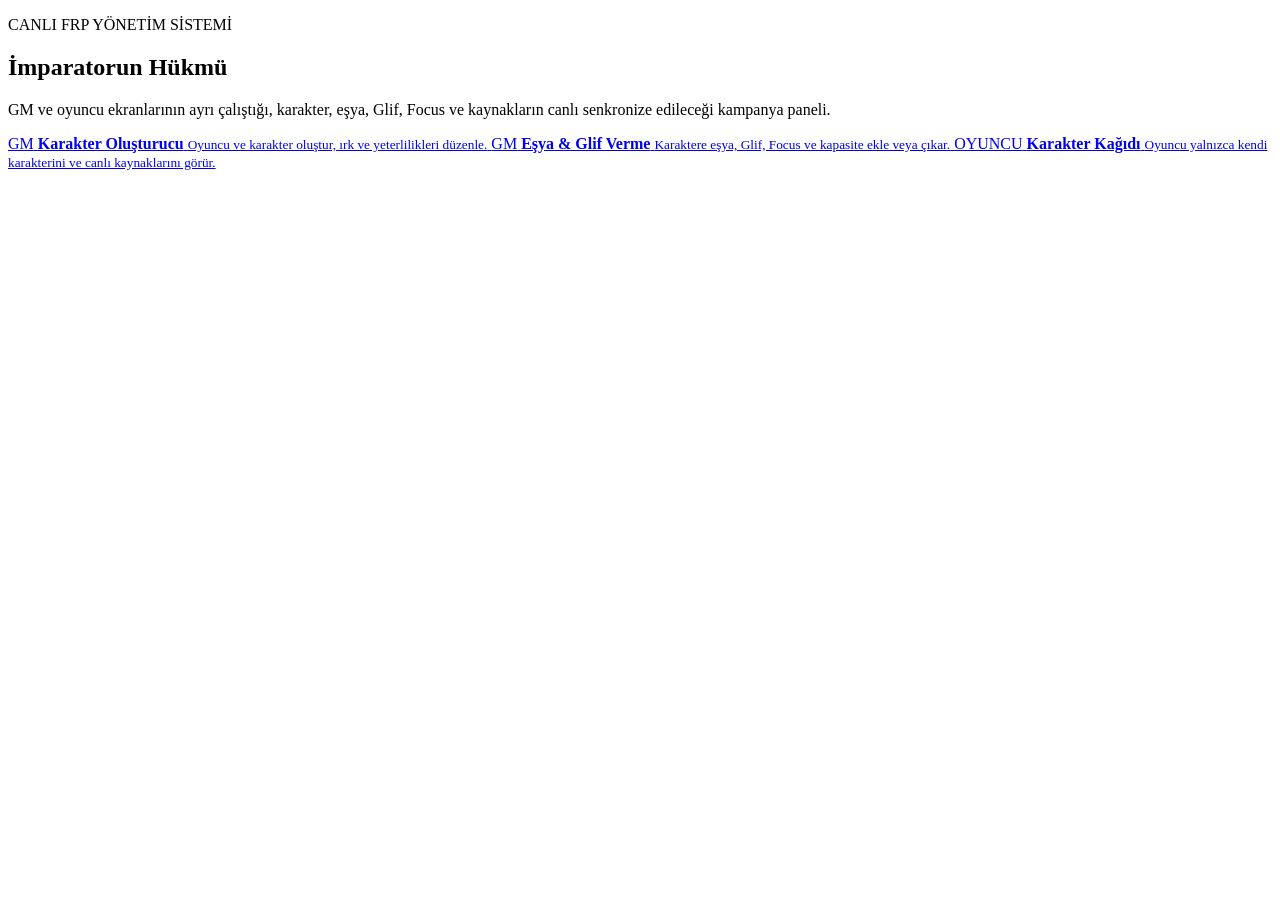
==== index.html @ cc32b802 "İmparatorun Hükmü ana portalını oluştur" ====
<!doctype html>
<html lang="tr">
<head>
  <meta charset="utf-8" />
  <meta name="viewport" content="width=device-width, initial-scale=1" />
  <title>İmparatorun Hükmü</title>
  <link rel="stylesheet" href="assets/style.css" />
</head>
<body>
  <main class="shell landing">
    <section class="hero-card">
      <p class="eyebrow">CANLI FRP YÖNETİM SİSTEMİ</p>
      <h1>İmparatorun Hükmü</h1>
      <p class="lead">GM ve oyuncu ekranlarının ayrı çalıştığı, karakter, eşya, Glif, Focus ve kaynakların canlı senkronize edileceği kampanya paneli.</p>
      <div class="portal-grid">
        <a class="portal" href="gm/karakterler.html">
          <span class="portal-kicker">GM</span>
          <strong>Karakter Oluşturucu</strong>
          <small>Oyuncu ve karakter oluştur, ırk ve yeterlilikleri düzenle.</small>
        </a>
        <a class="portal" href="gm/esya-glif.html">
          <span class="portal-kicker">GM</span>
          <strong>Eşya & Glif Verme</strong>
          <small>Karaktere eşya, Glif, Focus ve kapasite ekle veya çıkar.</small>
        </a>
        <a class="portal" href="oyuncu/index.html">
          <span class="portal-kicker">OYUNCU</span>
          <strong>Karakter Kağıdı</strong>
          <small>Oyuncu yalnızca kendi karakterini ve canlı kaynaklarını görür.</small>
        </a>
      </div>
    </section>
  </main>
</body>
</html>
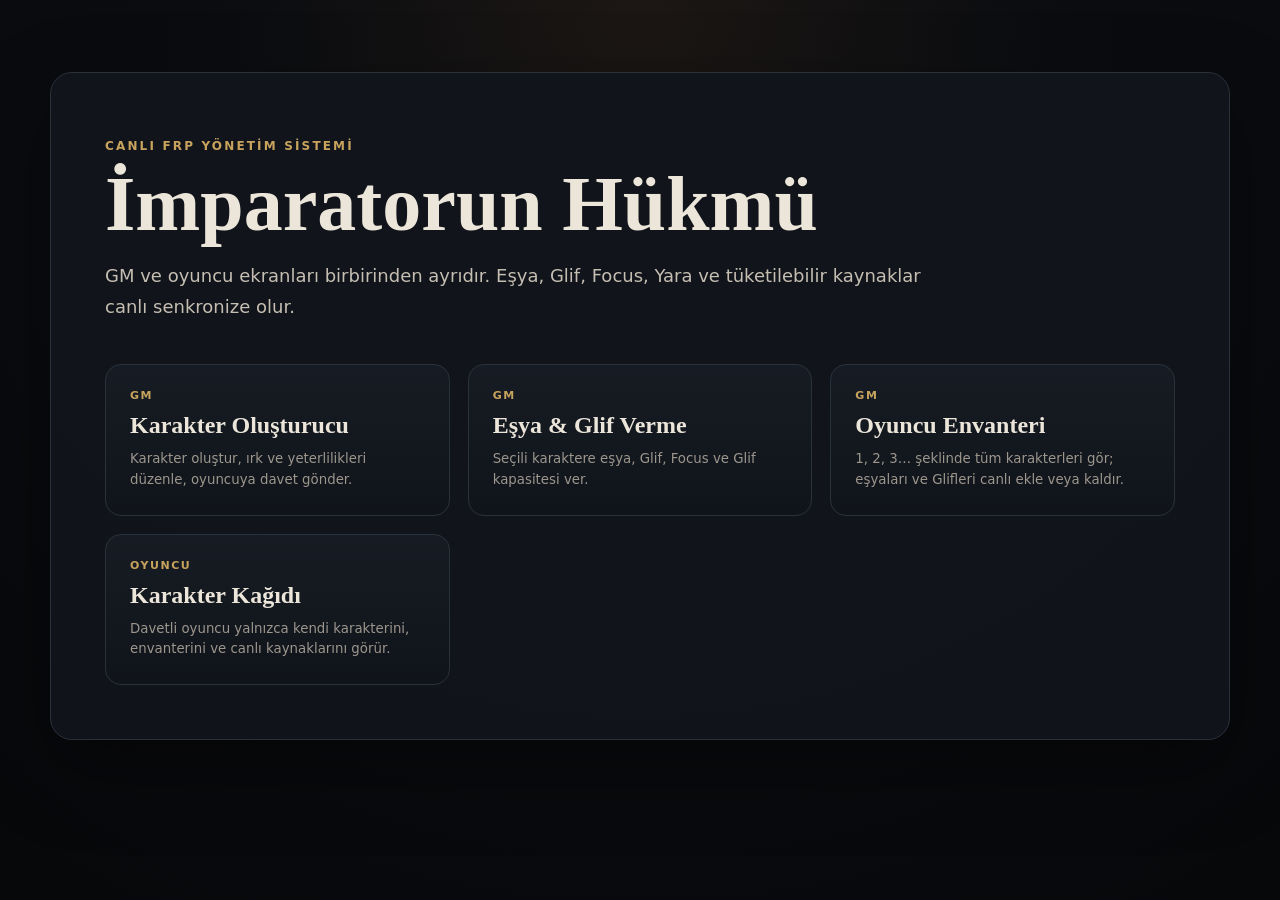
==== commit 59f5bd87: "Ana portalı yeni canlı bölümlerle güncelle" ====
--- a/index.html
+++ b/index.html
@@ -1,35 +1,11 @@
 <!doctype html>
 <html lang="tr">
-<head>
-  <meta charset="utf-8" />
-  <meta name="viewport" content="width=device-width, initial-scale=1" />
-  <title>İmparatorun Hükmü</title>
-  <link rel="stylesheet" href="assets/style.css" />
-</head>
+<head><meta charset="utf-8"><meta name="viewport" content="width=device-width,initial-scale=1"><title>İmparatorun Hükmü</title><link rel="stylesheet" href="assets/style.css"></head>
 <body>
-  <main class="shell landing">
-    <section class="hero-card">
-      <p class="eyebrow">CANLI FRP YÖNETİM SİSTEMİ</p>
-      <h1>İmparatorun Hükmü</h1>
-      <p class="lead">GM ve oyuncu ekranlarının ayrı çalıştığı, karakter, eşya, Glif, Focus ve kaynakların canlı senkronize edileceği kampanya paneli.</p>
-      <div class="portal-grid">
-        <a class="portal" href="gm/karakterler.html">
-          <span class="portal-kicker">GM</span>
-          <strong>Karakter Oluşturucu</strong>
-          <small>Oyuncu ve karakter oluştur, ırk ve yeterlilikleri düzenle.</small>
-        </a>
-        <a class="portal" href="gm/esya-glif.html">
-          <span class="portal-kicker">GM</span>
-          <strong>Eşya & Glif Verme</strong>
-          <small>Karaktere eşya, Glif, Focus ve kapasite ekle veya çıkar.</small>
-        </a>
-        <a class="portal" href="oyuncu/index.html">
-          <span class="portal-kicker">OYUNCU</span>
-          <strong>Karakter Kağıdı</strong>
-          <small>Oyuncu yalnızca kendi karakterini ve canlı kaynaklarını görür.</small>
-        </a>
-      </div>
-    </section>
-  </main>
-</body>
-</html>
+<main class="shell landing"><section class="hero-card"><p class="eyebrow">CANLI FRP YÖNETİM SİSTEMİ</p><h1>İmparatorun Hükmü</h1><p class="lead">GM ve oyuncu ekranları birbirinden ayrıdır. Eşya, Glif, Focus, Yara ve tüketilebilir kaynaklar canlı senkronize olur.</p><div class="portal-grid">
+<a class="portal" href="gm/karakterler.html"><span class="portal-kicker">GM</span><strong>Karakter Oluşturucu</strong><small>Karakter oluştur, ırk ve yeterlilikleri düzenle, oyuncuya davet gönder.</small></a>
+<a class="portal" href="gm/esya-glif.html"><span class="portal-kicker">GM</span><strong>Eşya & Glif Verme</strong><small>Seçili karaktere eşya, Glif, Focus ve Glif kapasitesi ver.</small></a>
+<a class="portal" href="gm/envanter.html"><span class="portal-kicker">GM</span><strong>Oyuncu Envanteri</strong><small>1, 2, 3… şeklinde tüm karakterleri gör; eşyaları ve Glifleri canlı ekle veya kaldır.</small></a>
+<a class="portal" href="oyuncu/index.html"><span class="portal-kicker">OYUNCU</span><strong>Karakter Kağıdı</strong><small>Davetli oyuncu yalnızca kendi karakterini, envanterini ve canlı kaynaklarını görür.</small></a>
+</div></section></main>
+</body></html>
--- a/assets/style.css
+++ b/assets/style.css
@@ -0,0 +1 @@
+:root{--bg:#090b0f;--panel:#11151b;--panel2:#171c24;--text:#ece6da;--muted:#9c968d;--gold:#c7a35d;--line:#2b313b;--red:#8f3f47}*{box-sizing:border-box}body{margin:0;background:radial-gradient(circle at top,#1c1714 0,#0a0c10 38%,#07080a 100%);color:var(--text);font-family:Inter,system-ui,Segoe UI,Arial,sans-serif;min-height:100vh}a{color:inherit}.shell{width:min(1180px,calc(100% - 32px));margin:0 auto}.landing{padding:72px 0}.hero-card,.panel{background:rgba(17,21,27,.94);border:1px solid var(--line);border-radius:22px;box-shadow:0 28px 80px rgba(0,0,0,.35)}.hero-card{padding:54px}.eyebrow{color:var(--gold);letter-spacing:.18em;font-size:12px;font-weight:800}.hero-card h1,.page-head h1{font-family:Georgia,serif;font-size:clamp(42px,7vw,78px);line-height:1;margin:10px 0 18px}.lead{color:#c5beb2;max-width:820px;font-size:18px;line-height:1.7}.portal-grid{display:grid;grid-template-columns:repeat(3,1fr);gap:18px;margin-top:42px}.portal{display:block;text-decoration:none;padding:24px;border:1px solid var(--line);border-radius:16px;background:linear-gradient(180deg,#171c24,#10141a);transition:.18s}.portal:hover{transform:translateY(-3px);border-color:#665335}.portal-kicker{display:block;color:var(--gold);font-size:11px;font-weight:800;letter-spacing:.14em;margin-bottom:10px}.portal strong{display:block;font-family:Georgia,serif;font-size:24px}.portal small{display:block;color:var(--muted);line-height:1.55;margin-top:10px}.topbar{position:sticky;top:0;z-index:5;border-bottom:1px solid var(--line);background:rgba(8,10,13,.92);backdrop-filter:blur(12px)}.topbar .shell{display:flex;align-items:center;justify-content:space-between;gap:20px;padding:14px 0}.brand{font-family:Georgia,serif;font-size:20px;font-weight:700;text-decoration:none}.nav{display:flex;gap:8px;flex-wrap:wrap}.nav a,.nav button{padding:9px 12px;border-radius:10px;text-decoration:none;color:#c5beb2;background:transparent;border:0;cursor:pointer;font:inherit}.nav a.active,.nav a:hover,.nav button:hover{background:#171c24;color:#fff}.page{padding:42px 0 80px}.page-head{margin-bottom:28px}.page-head h1{font-size:48px}.page-head p{color:var(--muted);max-width:780px;line-height:1.65}.panel{padding:26px;margin-bottom:20px}.panel h2{font-family:Georgia,serif;margin:0 0 8px;font-size:28px}.panel p{color:var(--muted)}.form-grid{display:grid;grid-template-columns:repeat(2,minmax(0,1fr));gap:14px}.field{display:flex;flex-direction:column;gap:7px}.field label{font-size:12px;color:var(--gold);font-weight:800;letter-spacing:.05em}.field input,.field select,.field textarea{width:100%;border:1px solid var(--line);background:#0d1116;color:var(--text);border-radius:10px;padding:11px 12px;font:inherit;outline:none}.field textarea{min-height:110px;resize:vertical}.actions{display:flex;gap:10px;flex-wrap:wrap;margin-top:18px}.btn{border:1px solid #5d4c30;background:#201a12;color:#f1dfb8;padding:10px 14px;border-radius:10px;cursor:pointer;font-weight:700}.btn.secondary{border-color:var(--line);background:#141921;color:#d8d2c8}.btn.danger{border-color:#64343a;background:#241318;color:#f0c8cc}.btn.mini{padding:6px 9px;font-size:12px}.placeholder{border:1px dashed #3a414c;border-radius:14px;padding:18px;color:var(--muted);background:#0d1116}.stat-grid{display:grid;grid-template-columns:repeat(5,1fr);gap:10px}.stat{padding:16px;border:1px solid var(--line);border-radius:13px;background:#0f1318;text-align:center}.stat strong{display:block;color:var(--gold);font-size:13px}.stat span{font-size:28px;font-family:Georgia,serif}.resource-row{display:grid;grid-template-columns:1fr auto auto;gap:10px;align-items:center;padding:12px 0;border-bottom:1px solid #262c34}.resource-row:last-child{border-bottom:0}.resource-row small{display:block;color:var(--muted);margin-top:4px}.pill{display:inline-flex;align-items:center;gap:6px;border:1px solid var(--line);border-radius:999px;padding:5px 9px;color:#c8c1b6;background:#10141a;font-size:12px}.status{border:1px solid var(--line);background:#0d1116;border-radius:12px;padding:12px 14px;color:#c8c1b6;margin:14px 0}.status[data-type="error"]{border-color:#64343a;color:#f0c8cc}.split{display:grid;grid-template-columns:320px 1fr;gap:20px;align-items:start}.character-list{display:flex;flex-direction:column;gap:8px}.character-row{width:100%;text-align:left;border:1px solid var(--line);background:#0d1116;color:var(--text);border-radius:12px;padding:12px;cursor:pointer}.character-row b,.character-row span{display:block}.character-row span{color:var(--muted);font-size:12px;margin-top:4px}.character-row.active{border-color:#745f39;background:#191710}.counter{display:inline-flex;align-items:center;gap:8px}.counter button{width:34px;height:34px;border-radius:9px;border:1px solid var(--line);background:#141921;color:var(--text);cursor:pointer;font-size:18px}.inline-stats{display:grid;grid-template-columns:repeat(5,1fr);gap:10px}.inline-stats .field input{text-align:center;font-size:22px;font-family:Georgia,serif}.muted{color:var(--muted)}[hidden]{display:none!important}@media(max-width:900px){.portal-grid{grid-template-columns:1fr}.form-grid,.stat-grid,.inline-stats{grid-template-columns:1fr 1fr}.hero-card{padding:32px}.topbar .shell{align-items:flex-start;flex-direction:column}.split{grid-template-columns:1fr}}@media(max-width:560px){.form-grid,.stat-grid,.inline-stats{grid-template-columns:1fr}.shell{width:min(100% - 20px,1180px)}.page-head h1{font-size:38px}.resource-row{grid-template-columns:1fr}.counter{justify-content:flex-start}}
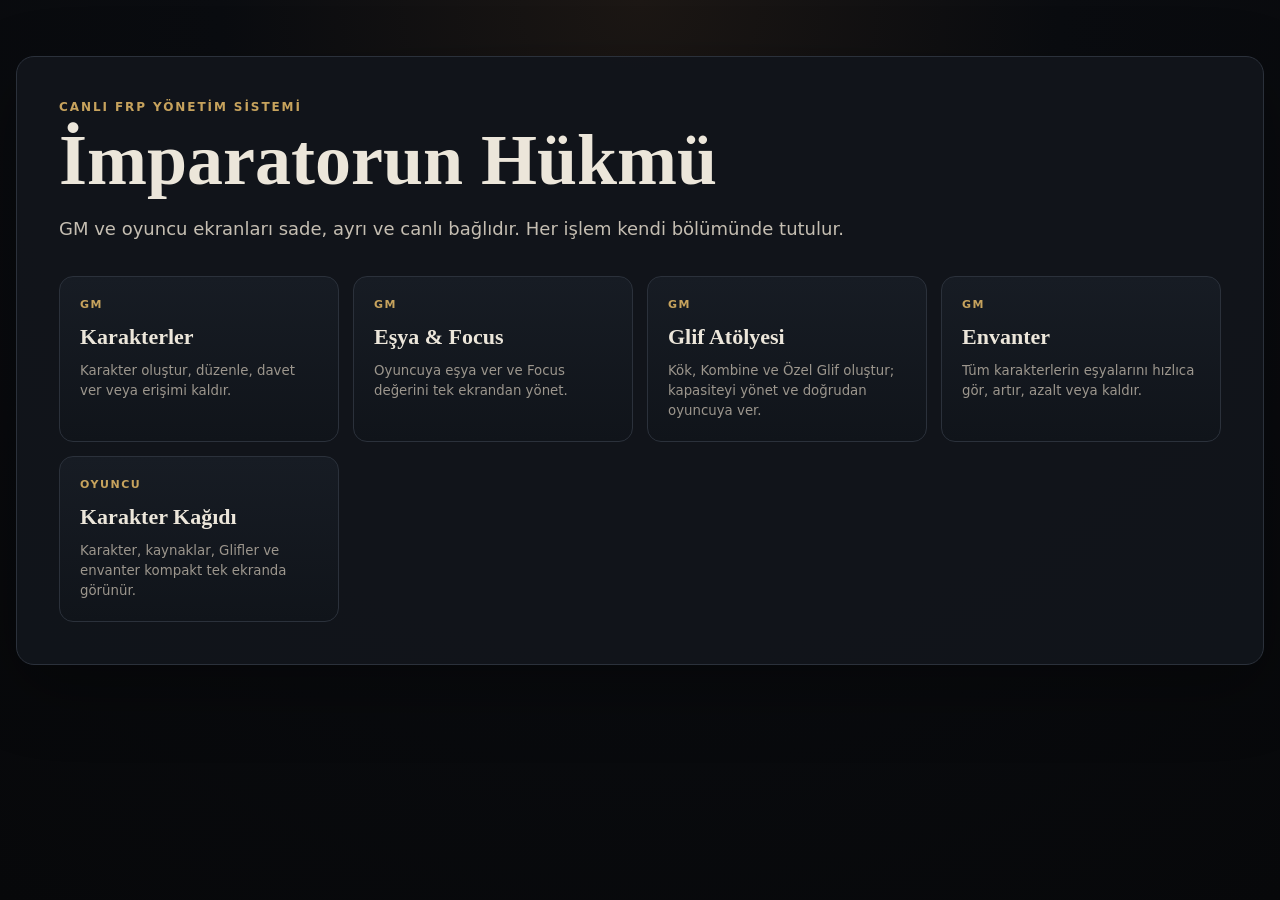
==== commit 178f1741: "Ana portalı Glif Atölyesi ve sade modüllere göre güncelle" ====
--- a/index.html
+++ b/index.html
@@ -2,10 +2,11 @@
 <html lang="tr">
 <head><meta charset="utf-8"><meta name="viewport" content="width=device-width,initial-scale=1"><title>İmparatorun Hükmü</title><link rel="stylesheet" href="assets/style.css"></head>
 <body>
-<main class="shell landing"><section class="hero-card"><p class="eyebrow">CANLI FRP YÖNETİM SİSTEMİ</p><h1>İmparatorun Hükmü</h1><p class="lead">GM ve oyuncu ekranları birbirinden ayrıdır. Eşya, Glif, Focus, Yara ve tüketilebilir kaynaklar canlı senkronize olur.</p><div class="portal-grid">
-<a class="portal" href="gm/karakterler.html"><span class="portal-kicker">GM</span><strong>Karakter Oluşturucu</strong><small>Karakter oluştur, ırk ve yeterlilikleri düzenle, oyuncuya davet gönder.</small></a>
-<a class="portal" href="gm/esya-glif.html"><span class="portal-kicker">GM</span><strong>Eşya & Glif Verme</strong><small>Seçili karaktere eşya, Glif, Focus ve Glif kapasitesi ver.</small></a>
-<a class="portal" href="gm/envanter.html"><span class="portal-kicker">GM</span><strong>Oyuncu Envanteri</strong><small>1, 2, 3… şeklinde tüm karakterleri gör; eşyaları ve Glifleri canlı ekle veya kaldır.</small></a>
-<a class="portal" href="oyuncu/index.html"><span class="portal-kicker">OYUNCU</span><strong>Karakter Kağıdı</strong><small>Davetli oyuncu yalnızca kendi karakterini, envanterini ve canlı kaynaklarını görür.</small></a>
+<main class="shell landing"><section class="hero-card"><p class="eyebrow">CANLI FRP YÖNETİM SİSTEMİ</p><h1>İmparatorun Hükmü</h1><p class="lead">GM ve oyuncu ekranları sade, ayrı ve canlı bağlıdır. Her işlem kendi bölümünde tutulur.</p><div class="portal-grid">
+<a class="portal" href="gm/karakterler.html"><span class="portal-kicker">GM</span><strong>Karakterler</strong><small>Karakter oluştur, düzenle, davet ver veya erişimi kaldır.</small></a>
+<a class="portal" href="gm/esya-glif.html"><span class="portal-kicker">GM</span><strong>Eşya & Focus</strong><small>Oyuncuya eşya ver ve Focus değerini tek ekrandan yönet.</small></a>
+<a class="portal" href="gm/glif-atolyesi.html"><span class="portal-kicker">GM</span><strong>Glif Atölyesi</strong><small>Kök, Kombine ve Özel Glif oluştur; kapasiteyi yönet ve doğrudan oyuncuya ver.</small></a>
+<a class="portal" href="gm/envanter.html"><span class="portal-kicker">GM</span><strong>Envanter</strong><small>Tüm karakterlerin eşyalarını hızlıca gör, artır, azalt veya kaldır.</small></a>
+<a class="portal" href="oyuncu/index.html"><span class="portal-kicker">OYUNCU</span><strong>Karakter Kağıdı</strong><small>Karakter, kaynaklar, Glifler ve envanter kompakt tek ekranda görünür.</small></a>
 </div></section></main>
 </body></html>
--- a/assets/style.css
+++ b/assets/style.css
@@ -1 +1,11 @@
-:root{--bg:#090b0f;--panel:#11151b;--panel2:#171c24;--text:#ece6da;--muted:#9c968d;--gold:#c7a35d;--line:#2b313b;--red:#8f3f47}*{box-sizing:border-box}body{margin:0;background:radial-gradient(circle at top,#1c1714 0,#0a0c10 38%,#07080a 100%);color:var(--text);font-family:Inter,system-ui,Segoe UI,Arial,sans-serif;min-height:100vh}a{color:inherit}.shell{width:min(1180px,calc(100% - 32px));margin:0 auto}.landing{padding:72px 0}.hero-card,.panel{background:rgba(17,21,27,.94);border:1px solid var(--line);border-radius:22px;box-shadow:0 28px 80px rgba(0,0,0,.35)}.hero-card{padding:54px}.eyebrow{color:var(--gold);letter-spacing:.18em;font-size:12px;font-weight:800}.hero-card h1,.page-head h1{font-family:Georgia,serif;font-size:clamp(42px,7vw,78px);line-height:1;margin:10px 0 18px}.lead{color:#c5beb2;max-width:820px;font-size:18px;line-height:1.7}.portal-grid{display:grid;grid-template-columns:repeat(3,1fr);gap:18px;margin-top:42px}.portal{display:block;text-decoration:none;padding:24px;border:1px solid var(--line);border-radius:16px;background:linear-gradient(180deg,#171c24,#10141a);transition:.18s}.portal:hover{transform:translateY(-3px);border-color:#665335}.portal-kicker{display:block;color:var(--gold);font-size:11px;font-weight:800;letter-spacing:.14em;margin-bottom:10px}.portal strong{display:block;font-family:Georgia,serif;font-size:24px}.portal small{display:block;color:var(--muted);line-height:1.55;margin-top:10px}.topbar{position:sticky;top:0;z-index:5;border-bottom:1px solid var(--line);background:rgba(8,10,13,.92);backdrop-filter:blur(12px)}.topbar .shell{display:flex;align-items:center;justify-content:space-between;gap:20px;padding:14px 0}.brand{font-family:Georgia,serif;font-size:20px;font-weight:700;text-decoration:none}.nav{display:flex;gap:8px;flex-wrap:wrap}.nav a,.nav button{padding:9px 12px;border-radius:10px;text-decoration:none;color:#c5beb2;background:transparent;border:0;cursor:pointer;font:inherit}.nav a.active,.nav a:hover,.nav button:hover{background:#171c24;color:#fff}.page{padding:42px 0 80px}.page-head{margin-bottom:28px}.page-head h1{font-size:48px}.page-head p{color:var(--muted);max-width:780px;line-height:1.65}.panel{padding:26px;margin-bottom:20px}.panel h2{font-family:Georgia,serif;margin:0 0 8px;font-size:28px}.panel p{color:var(--muted)}.form-grid{display:grid;grid-template-columns:repeat(2,minmax(0,1fr));gap:14px}.field{display:flex;flex-direction:column;gap:7px}.field label{font-size:12px;color:var(--gold);font-weight:800;letter-spacing:.05em}.field input,.field select,.field textarea{width:100%;border:1px solid var(--line);background:#0d1116;color:var(--text);border-radius:10px;padding:11px 12px;font:inherit;outline:none}.field textarea{min-height:110px;resize:vertical}.actions{display:flex;gap:10px;flex-wrap:wrap;margin-top:18px}.btn{border:1px solid #5d4c30;background:#201a12;color:#f1dfb8;padding:10px 14px;border-radius:10px;cursor:pointer;font-weight:700}.btn.secondary{border-color:var(--line);background:#141921;color:#d8d2c8}.btn.danger{border-color:#64343a;background:#241318;color:#f0c8cc}.btn.mini{padding:6px 9px;font-size:12px}.placeholder{border:1px dashed #3a414c;border-radius:14px;padding:18px;color:var(--muted);background:#0d1116}.stat-grid{display:grid;grid-template-columns:repeat(5,1fr);gap:10px}.stat{padding:16px;border:1px solid var(--line);border-radius:13px;background:#0f1318;text-align:center}.stat strong{display:block;color:var(--gold);font-size:13px}.stat span{font-size:28px;font-family:Georgia,serif}.resource-row{display:grid;grid-template-columns:1fr auto auto;gap:10px;align-items:center;padding:12px 0;border-bottom:1px solid #262c34}.resource-row:last-child{border-bottom:0}.resource-row small{display:block;color:var(--muted);margin-top:4px}.pill{display:inline-flex;align-items:center;gap:6px;border:1px solid var(--line);border-radius:999px;padding:5px 9px;color:#c8c1b6;background:#10141a;font-size:12px}.status{border:1px solid var(--line);background:#0d1116;border-radius:12px;padding:12px 14px;color:#c8c1b6;margin:14px 0}.status[data-type="error"]{border-color:#64343a;color:#f0c8cc}.split{display:grid;grid-template-columns:320px 1fr;gap:20px;align-items:start}.character-list{display:flex;flex-direction:column;gap:8px}.character-row{width:100%;text-align:left;border:1px solid var(--line);background:#0d1116;color:var(--text);border-radius:12px;padding:12px;cursor:pointer}.character-row b,.character-row span{display:block}.character-row span{color:var(--muted);font-size:12px;margin-top:4px}.character-row.active{border-color:#745f39;background:#191710}.counter{display:inline-flex;align-items:center;gap:8px}.counter button{width:34px;height:34px;border-radius:9px;border:1px solid var(--line);background:#141921;color:var(--text);cursor:pointer;font-size:18px}.inline-stats{display:grid;grid-template-columns:repeat(5,1fr);gap:10px}.inline-stats .field input{text-align:center;font-size:22px;font-family:Georgia,serif}.muted{color:var(--muted)}[hidden]{display:none!important}@media(max-width:900px){.portal-grid{grid-template-columns:1fr}.form-grid,.stat-grid,.inline-stats{grid-template-columns:1fr 1fr}.hero-card{padding:32px}.topbar .shell{align-items:flex-start;flex-direction:column}.split{grid-template-columns:1fr}}@media(max-width:560px){.form-grid,.stat-grid,.inline-stats{grid-template-columns:1fr}.shell{width:min(100% - 20px,1180px)}.page-head h1{font-size:38px}.resource-row{grid-template-columns:1fr}.counter{justify-content:flex-start}}
+:root{--bg:#090b0f;--panel:#11151b;--panel2:#171c24;--text:#ece6da;--muted:#9c968d;--gold:#c7a35d;--line:#2b313b;--red:#8f3f47}*{box-sizing:border-box}body{margin:0;background:radial-gradient(circle at top,#1c1714 0,#0a0c10 38%,#07080a 100%);color:var(--text);font-family:Inter,system-ui,Segoe UI,Arial,sans-serif;min-height:100vh;font-size:16px;line-height:1.45}a{color:inherit}.shell{width:min(1280px,calc(100% - 32px));margin:0 auto}.landing{padding:56px 0}.hero-card,.panel{background:rgba(17,21,27,.94);border:1px solid var(--line);border-radius:18px;box-shadow:0 24px 70px rgba(0,0,0,.32)}.hero-card{padding:42px}.eyebrow{color:var(--gold);letter-spacing:.16em;font-size:12px;font-weight:800;margin:0 0 6px}.hero-card h1,.page-head h1{font-family:Georgia,serif;font-size:clamp(40px,6vw,72px);line-height:1;margin:8px 0 14px}.lead{color:#c5beb2;max-width:820px;font-size:18px;line-height:1.65}.portal-grid{display:grid;grid-template-columns:repeat(4,1fr);gap:14px;margin-top:32px}.portal{display:block;text-decoration:none;padding:20px;border:1px solid var(--line);border-radius:14px;background:linear-gradient(180deg,#171c24,#10141a);transition:.18s}.portal:hover{transform:translateY(-2px);border-color:#665335}.portal-kicker{display:block;color:var(--gold);font-size:11px;font-weight:800;letter-spacing:.14em;margin-bottom:8px}.portal strong{display:block;font-family:Georgia,serif;font-size:22px}.portal small{display:block;color:var(--muted);line-height:1.5;margin-top:8px}.topbar{position:sticky;top:0;z-index:5;border-bottom:1px solid var(--line);background:rgba(8,10,13,.94);backdrop-filter:blur(12px)}.topbar .shell{display:flex;align-items:center;justify-content:space-between;gap:18px;padding:10px 0}.brand{font-family:Georgia,serif;font-size:20px;font-weight:700;text-decoration:none}.nav{display:flex;gap:6px;flex-wrap:wrap}.nav a,.nav button{padding:8px 11px;border-radius:9px;text-decoration:none;color:#c5beb2;background:transparent;border:0;cursor:pointer;font:inherit}.nav a.active,.nav a:hover,.nav button:hover{background:#171c24;color:#fff}.page{padding:28px 0 52px}.page-head{margin-bottom:20px}.page-head h1{font-size:44px}.page-head p{color:var(--muted);max-width:820px;line-height:1.55}.panel{padding:22px;margin-bottom:16px}.panel h2{font-family:Georgia,serif;margin:0 0 8px;font-size:26px}.panel p{color:var(--muted)}.form-grid{display:grid;grid-template-columns:repeat(2,minmax(0,1fr));gap:12px}.field{display:flex;flex-direction:column;gap:6px}.field label{font-size:12px;color:var(--gold);font-weight:800;letter-spacing:.05em}.field input,.field select,.field textarea{width:100%;border:1px solid var(--line);background:#0d1116;color:var(--text);border-radius:9px;padding:10px 11px;font:inherit;outline:none}.field input:focus,.field select:focus,.field textarea:focus{border-color:#6f5b37}.field textarea{min-height:96px;resize:vertical}.actions{display:flex;gap:8px;flex-wrap:wrap;margin-top:14px}.btn{border:1px solid #5d4c30;background:#201a12;color:#f1dfb8;padding:9px 13px;border-radius:9px;cursor:pointer;font-weight:700;min-height:38px}.btn.secondary{border-color:var(--line);background:#141921;color:#d8d2c8}.btn.danger{border-color:#64343a;background:#241318;color:#f0c8cc}.btn.mini{padding:5px 8px;font-size:12px;min-height:30px}.placeholder{border:1px dashed #3a414c;border-radius:12px;padding:14px;color:var(--muted);background:#0d1116}.stat-grid{display:grid;grid-template-columns:repeat(5,1fr);gap:8px}.stat{padding:12px;border:1px solid var(--line);border-radius:11px;background:#0f1318;text-align:center}.stat strong{display:block;color:var(--gold);font-size:12px}.stat span{font-size:25px;font-family:Georgia,serif}.resource-row{display:grid;grid-template-columns:1fr auto auto;gap:9px;align-items:center;padding:10px 0;border-bottom:1px solid #262c34}.resource-row:last-child{border-bottom:0}.resource-row small{display:block;color:var(--muted);margin-top:3px;line-height:1.4}.pill{display:inline-flex;align-items:center;gap:6px;border:1px solid var(--line);border-radius:999px;padding:5px 9px;color:#c8c1b6;background:#10141a;font-size:12px}.status{border:1px solid var(--line);background:#0d1116;border-radius:10px;padding:10px 12px;color:#c8c1b6;margin:10px 0}.status[data-type="error"]{border-color:#64343a;color:#f0c8cc}.split{display:grid;grid-template-columns:300px 1fr;gap:16px;align-items:start}.character-list{display:flex;flex-direction:column;gap:7px}.character-row{width:100%;text-align:left;border:1px solid var(--line);background:#0d1116;color:var(--text);border-radius:10px;padding:10px;cursor:pointer}.character-row b,.character-row span{display:block}.character-row span{color:var(--muted);font-size:12px;margin-top:3px}.character-row.active{border-color:#745f39;background:#191710}.counter{display:inline-flex;align-items:center;gap:7px}.counter button{width:32px;height:32px;border-radius:8px;border:1px solid var(--line);background:#141921;color:var(--text);cursor:pointer;font-size:18px}.inline-stats{display:grid;grid-template-columns:repeat(5,1fr);gap:8px}.inline-stats .field input{text-align:center;font-size:20px;font-family:Georgia,serif}.muted{color:var(--muted)}[hidden]{display:none!important}
+
+/* Kompakt masaüstü düzeni */
+.compact-page{padding-top:20px}.compact-head{display:flex;align-items:end;justify-content:space-between;gap:20px;margin-bottom:14px}.compact-head>div:first-child{min-width:0}.compact-head h1{font-size:38px;margin:5px 0 8px}.compact-head>p{margin:0}.compact-head .status{min-width:220px;margin:0}.compact-panel{padding:18px;margin-bottom:14px}.compact-panel h2{font-size:24px}.compact-status{padding:8px 10px;margin:8px 0}.short-textarea{min-height:68px!important}.wide{grid-column:1/-1}.resource-duo,.workbench-grid{display:grid;grid-template-columns:repeat(2,minmax(0,1fr));gap:14px;align-items:start}.resource-duo>.panel,.workbench-grid>.panel{margin-bottom:0}.span-2{grid-column:1/-1}.section-divider{height:1px;background:var(--line);margin:16px 0}.section-heading{display:flex;align-items:flex-start;justify-content:space-between;gap:12px}.section-heading h2{margin-bottom:4px}.compact-actions{margin-top:10px}.scroll-list{overflow:auto;scrollbar-width:thin;padding-right:3px}.scroll-list::-webkit-scrollbar{width:8px;height:8px}.scroll-list::-webkit-scrollbar-thumb{background:#303640;border-radius:20px}.tall-list{max-height:520px}.inventory-scroll{max-height:430px}.horizontal-on-wide{max-height:190px;display:grid;grid-template-columns:repeat(3,minmax(0,1fr));gap:8px}.compact-stats{gap:6px}.compact-stats .field input{padding:8px}.glyph-mode-tabs{display:flex;gap:7px;margin:10px 0 14px}.glyph-mode{flex:1;border:1px solid var(--line);background:#0d1116;color:#c9c2b8;border-radius:9px;padding:9px 10px;cursor:pointer;font:inherit;font-weight:700}.glyph-mode.active{border-color:#745f39;background:#201a12;color:#f1dfb8}.glyph-fields{display:grid;gap:10px;margin-bottom:10px}.compact-row{padding:8px 0}.inventory-workbench{display:grid;grid-template-columns:300px minmax(0,1fr);gap:14px;align-items:start}.inventory-workbench>.panel{margin-bottom:0}.inline-add{display:grid;grid-template-columns:minmax(0,1fr) 100px auto;gap:10px;align-items:end}.align-end{align-self:end}.workshop-link{display:flex;justify-content:space-between;align-items:center;gap:12px;margin-top:12px;padding-top:12px;border-top:1px solid var(--line);color:var(--muted)}
+
+/* Oyuncu tek ekran düzeni */
+.player-page{max-width:1280px}.player-head{align-items:center}.player-head .status{margin:0}.player-top-grid{display:grid;grid-template-columns:1.25fr .75fr;gap:14px}.player-top-grid>.panel{margin-bottom:14px}.identity-grid{display:grid;grid-template-columns:1.25fr .75fr .75fr 1.25fr;gap:12px;align-items:center}.identity-grid h2{font-size:28px;margin:6px 0 0}.identity-grid strong{display:block;margin-top:7px;font-size:16px;line-height:1.35}.mini-info-grid{display:grid;grid-template-columns:1fr 1fr;gap:14px}.mini-info-grid p{margin:5px 0 0;color:var(--text)}.compact-player-stats{grid-template-columns:repeat(5,1fr);height:100%;align-items:stretch}.compact-player-stats .stat{display:flex;flex-direction:column;justify-content:center;min-height:84px}.player-dashboard{display:grid;grid-template-columns:.85fr 1fr 1.15fr;gap:14px}.player-dashboard>.panel{margin-bottom:14px;min-width:0}.player-scroll{max-height:250px}.player-note{display:grid;grid-template-columns:150px 1fr;align-items:center;gap:18px}.player-note .eyebrow{margin:0}.note-box{border:1px dashed #3a414c;border-radius:10px;padding:10px 12px;color:#d5cec3;background:#0d1116;min-height:42px}
+
+@media(max-width:1050px){.portal-grid{grid-template-columns:1fr 1fr}.resource-duo,.workbench-grid,.player-top-grid{grid-template-columns:1fr}.span-2{grid-column:auto}.inventory-workbench{grid-template-columns:260px 1fr}.player-dashboard{grid-template-columns:1fr 1fr}.player-dashboard>.panel:first-child{grid-column:1/-1}.identity-grid{grid-template-columns:1fr 1fr}.horizontal-on-wide{grid-template-columns:1fr 1fr}.compact-head{align-items:flex-start;flex-direction:column}.compact-head .status{width:100%}}
+@media(max-width:900px){.form-grid,.stat-grid,.inline-stats{grid-template-columns:1fr 1fr}.hero-card{padding:30px}.topbar .shell{align-items:flex-start;flex-direction:column}.split,.inventory-workbench{grid-template-columns:1fr}.tall-list{max-height:260px}.player-dashboard{grid-template-columns:1fr}.player-dashboard>.panel:first-child{grid-column:auto}.compact-player-stats{grid-template-columns:repeat(5,1fr)}}
+@media(max-width:650px){body{font-size:15px}.portal-grid{grid-template-columns:1fr}.form-grid,.stat-grid,.inline-stats,.identity-grid,.mini-info-grid{grid-template-columns:1fr}.shell{width:min(100% - 20px,1280px)}.page-head h1,.compact-head h1{font-size:34px}.resource-row{grid-template-columns:1fr}.counter{justify-content:flex-start}.horizontal-on-wide{grid-template-columns:1fr}.inline-add{grid-template-columns:1fr 90px}.inline-add .btn{grid-column:1/-1}.compact-player-stats{grid-template-columns:repeat(5,minmax(54px,1fr));overflow-x:auto}.compact-player-stats .stat{padding:9px;min-height:76px}.compact-player-stats .stat span{font-size:22px}.player-note{grid-template-columns:1fr}.glyph-mode-tabs{flex-wrap:wrap}.glyph-mode{min-width:100px}.workshop-link{align-items:flex-start;flex-direction:column}}
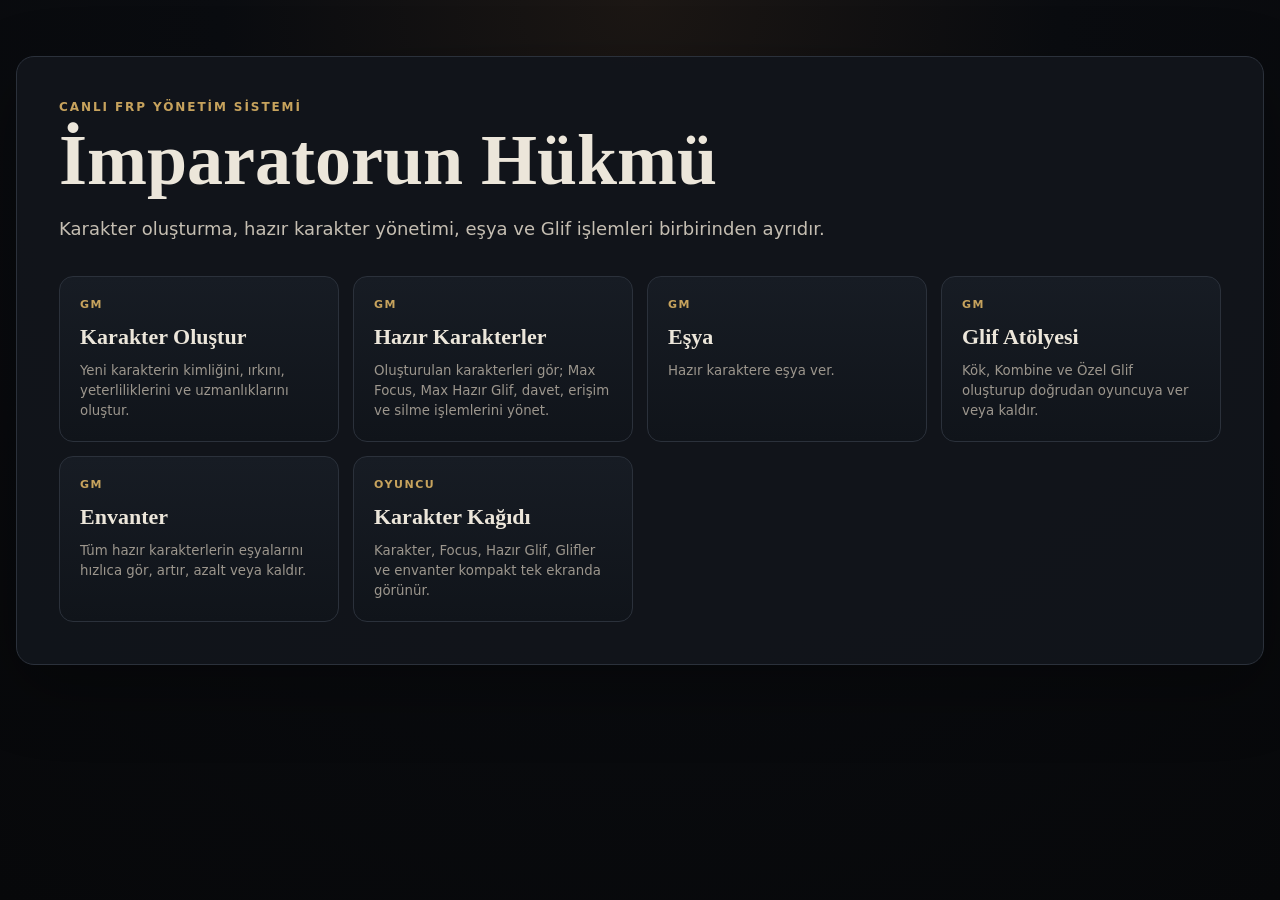
==== commit cd85f8f6: "Ana portalı Hazır Karakterler akışına göre güncelle" ====
--- a/index.html
+++ b/index.html
@@ -2,11 +2,12 @@
 <html lang="tr">
 <head><meta charset="utf-8"><meta name="viewport" content="width=device-width,initial-scale=1"><title>İmparatorun Hükmü</title><link rel="stylesheet" href="assets/style.css"></head>
 <body>
-<main class="shell landing"><section class="hero-card"><p class="eyebrow">CANLI FRP YÖNETİM SİSTEMİ</p><h1>İmparatorun Hükmü</h1><p class="lead">GM ve oyuncu ekranları sade, ayrı ve canlı bağlıdır. Her işlem kendi bölümünde tutulur.</p><div class="portal-grid">
-<a class="portal" href="gm/karakterler.html"><span class="portal-kicker">GM</span><strong>Karakterler</strong><small>Karakter oluştur, düzenle, davet ver veya erişimi kaldır.</small></a>
-<a class="portal" href="gm/esya-glif.html"><span class="portal-kicker">GM</span><strong>Eşya & Focus</strong><small>Oyuncuya eşya ver ve Focus değerini tek ekrandan yönet.</small></a>
-<a class="portal" href="gm/glif-atolyesi.html"><span class="portal-kicker">GM</span><strong>Glif Atölyesi</strong><small>Kök, Kombine ve Özel Glif oluştur; kapasiteyi yönet ve doğrudan oyuncuya ver.</small></a>
-<a class="portal" href="gm/envanter.html"><span class="portal-kicker">GM</span><strong>Envanter</strong><small>Tüm karakterlerin eşyalarını hızlıca gör, artır, azalt veya kaldır.</small></a>
-<a class="portal" href="oyuncu/index.html"><span class="portal-kicker">OYUNCU</span><strong>Karakter Kağıdı</strong><small>Karakter, kaynaklar, Glifler ve envanter kompakt tek ekranda görünür.</small></a>
+<main class="shell landing"><section class="hero-card"><p class="eyebrow">CANLI FRP YÖNETİM SİSTEMİ</p><h1>İmparatorun Hükmü</h1><p class="lead">Karakter oluşturma, hazır karakter yönetimi, eşya ve Glif işlemleri birbirinden ayrıdır.</p><div class="portal-grid">
+<a class="portal" href="gm/karakterler.html"><span class="portal-kicker">GM</span><strong>Karakter Oluştur</strong><small>Yeni karakterin kimliğini, ırkını, yeterliliklerini ve uzmanlıklarını oluştur.</small></a>
+<a class="portal" href="gm/hazir-karakterler.html"><span class="portal-kicker">GM</span><strong>Hazır Karakterler</strong><small>Oluşturulan karakterleri gör; Max Focus, Max Hazır Glif, davet, erişim ve silme işlemlerini yönet.</small></a>
+<a class="portal" href="gm/esya-glif.html"><span class="portal-kicker">GM</span><strong>Eşya</strong><small>Hazır karaktere eşya ver.</small></a>
+<a class="portal" href="gm/glif-atolyesi.html"><span class="portal-kicker">GM</span><strong>Glif Atölyesi</strong><small>Kök, Kombine ve Özel Glif oluşturup doğrudan oyuncuya ver veya kaldır.</small></a>
+<a class="portal" href="gm/envanter.html"><span class="portal-kicker">GM</span><strong>Envanter</strong><small>Tüm hazır karakterlerin eşyalarını hızlıca gör, artır, azalt veya kaldır.</small></a>
+<a class="portal" href="oyuncu/index.html"><span class="portal-kicker">OYUNCU</span><strong>Karakter Kağıdı</strong><small>Karakter, Focus, Hazır Glif, Glifler ve envanter kompakt tek ekranda görünür.</small></a>
 </div></section></main>
 </body></html>
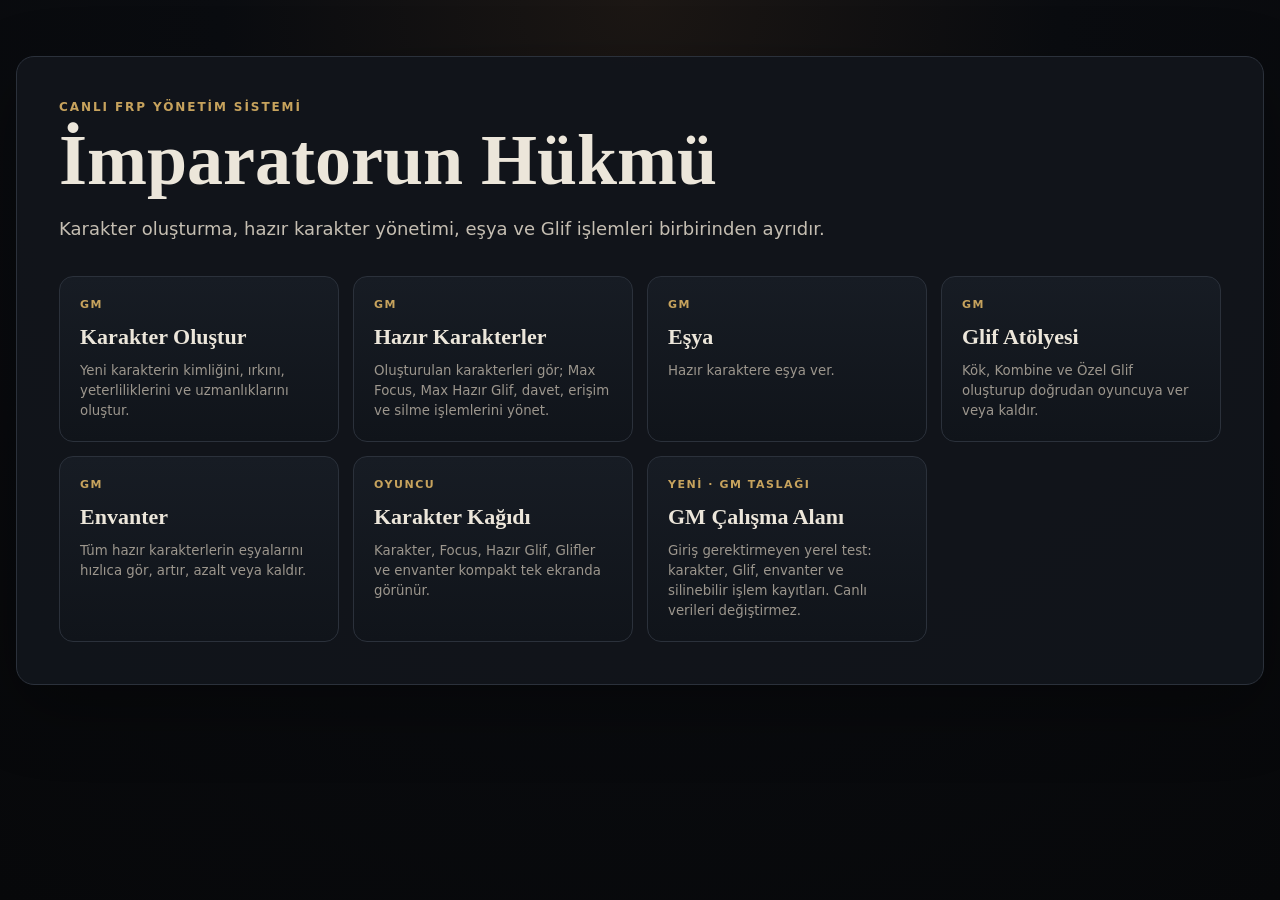
==== commit 4d3a6c8b: "GM çalışma alanını ana portala ekle" ====
--- a/index.html
+++ b/index.html
@@ -9,5 +9,6 @@
 <a class="portal" href="gm/glif-atolyesi.html"><span class="portal-kicker">GM</span><strong>Glif Atölyesi</strong><small>Kök, Kombine ve Özel Glif oluşturup doğrudan oyuncuya ver veya kaldır.</small></a>
 <a class="portal" href="gm/envanter.html"><span class="portal-kicker">GM</span><strong>Envanter</strong><small>Tüm hazır karakterlerin eşyalarını hızlıca gör, artır, azalt veya kaldır.</small></a>
 <a class="portal" href="oyuncu/index.html"><span class="portal-kicker">OYUNCU</span><strong>Karakter Kağıdı</strong><small>Karakter, Focus, Hazır Glif, Glifler ve envanter kompakt tek ekranda görünür.</small></a>
+<a class="portal" href="gm/taslak.html"><span class="portal-kicker">YENİ · GM TASLAĞI</span><strong>GM Çalışma Alanı</strong><small>Giriş gerektirmeyen yerel test: karakter, Glif, envanter ve silinebilir işlem kayıtları. Canlı verileri değiştirmez.</small></a>
 </div></section></main>
-</body></html>+</body></html>
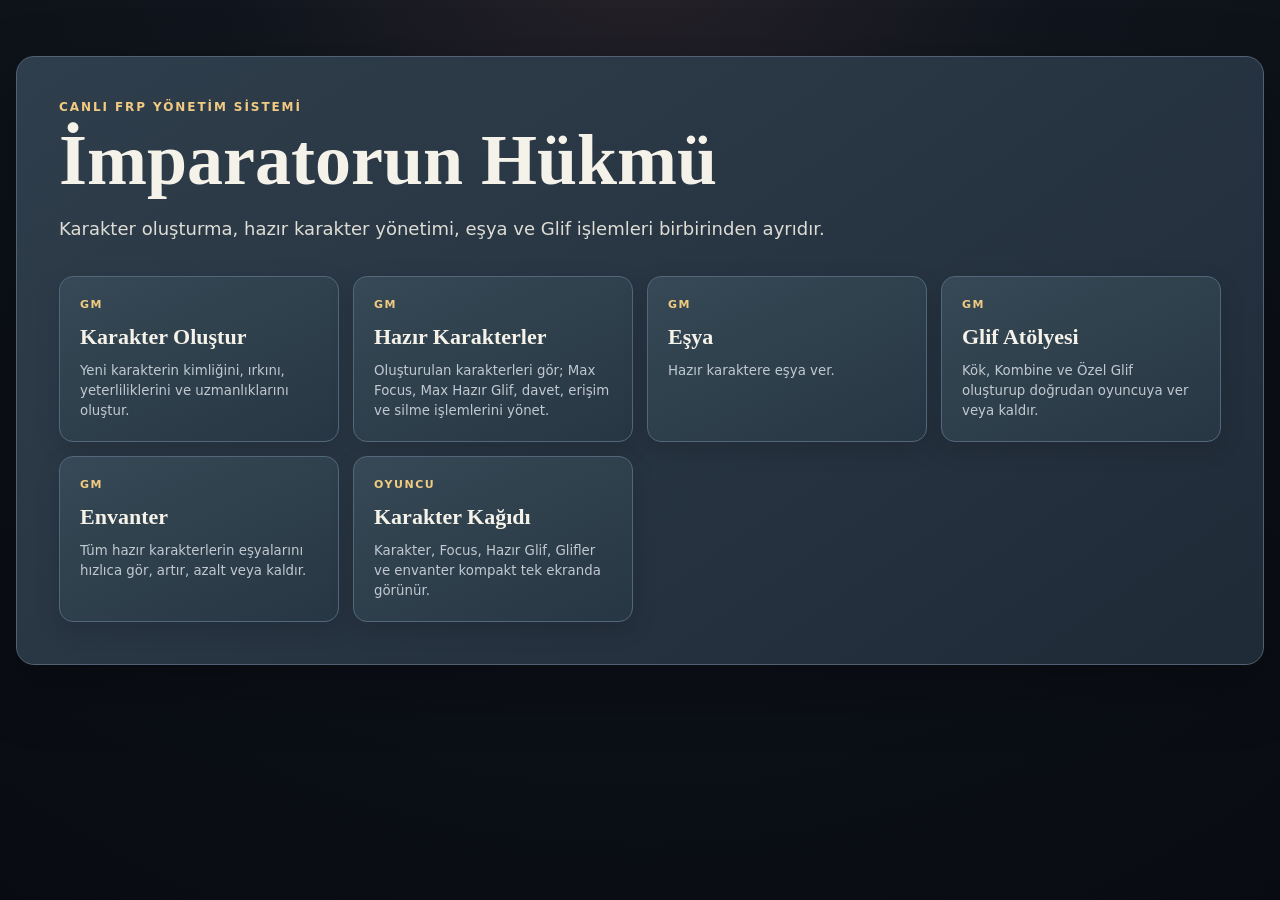
==== commit 7c78f8e7: "GM e-posta oturumu ve aydınlatılmış koyu tema" ====
--- a/index.html
+++ b/index.html
@@ -9,6 +9,5 @@
 <a class="portal" href="gm/glif-atolyesi.html"><span class="portal-kicker">GM</span><strong>Glif Atölyesi</strong><small>Kök, Kombine ve Özel Glif oluşturup doğrudan oyuncuya ver veya kaldır.</small></a>
 <a class="portal" href="gm/envanter.html"><span class="portal-kicker">GM</span><strong>Envanter</strong><small>Tüm hazır karakterlerin eşyalarını hızlıca gör, artır, azalt veya kaldır.</small></a>
 <a class="portal" href="oyuncu/index.html"><span class="portal-kicker">OYUNCU</span><strong>Karakter Kağıdı</strong><small>Karakter, Focus, Hazır Glif, Glifler ve envanter kompakt tek ekranda görünür.</small></a>
-<a class="portal" href="gm/taslak.html"><span class="portal-kicker">YENİ · GM TASLAĞI</span><strong>GM Çalışma Alanı</strong><small>Giriş gerektirmeyen yerel test: karakter, Glif, envanter ve silinebilir işlem kayıtları. Canlı verileri değiştirmez.</small></a>
 </div></section></main>
 </body></html>
--- a/assets/style.css
+++ b/assets/style.css
@@ -9,3 +9,27 @@
 @media(max-width:1050px){.portal-grid{grid-template-columns:1fr 1fr}.resource-duo,.workbench-grid,.player-top-grid{grid-template-columns:1fr}.span-2{grid-column:auto}.inventory-workbench{grid-template-columns:260px 1fr}.player-dashboard{grid-template-columns:1fr 1fr}.player-dashboard>.panel:first-child{grid-column:1/-1}.identity-grid{grid-template-columns:1fr 1fr}.horizontal-on-wide{grid-template-columns:1fr 1fr}.compact-head{align-items:flex-start;flex-direction:column}.compact-head .status{width:100%}}
 @media(max-width:900px){.form-grid,.stat-grid,.inline-stats{grid-template-columns:1fr 1fr}.hero-card{padding:30px}.topbar .shell{align-items:flex-start;flex-direction:column}.split,.inventory-workbench{grid-template-columns:1fr}.tall-list{max-height:260px}.player-dashboard{grid-template-columns:1fr}.player-dashboard>.panel:first-child{grid-column:auto}.compact-player-stats{grid-template-columns:repeat(5,1fr)}}
 @media(max-width:650px){body{font-size:15px}.portal-grid{grid-template-columns:1fr}.form-grid,.stat-grid,.inline-stats,.identity-grid,.mini-info-grid{grid-template-columns:1fr}.shell{width:min(100% - 20px,1280px)}.page-head h1,.compact-head h1{font-size:34px}.resource-row{grid-template-columns:1fr}.counter{justify-content:flex-start}.horizontal-on-wide{grid-template-columns:1fr}.inline-add{grid-template-columns:1fr 90px}.inline-add .btn{grid-column:1/-1}.compact-player-stats{grid-template-columns:repeat(5,minmax(54px,1fr));overflow-x:auto}.compact-player-stats .stat{padding:9px;min-height:76px}.compact-player-stats .stat span{font-size:22px}.player-note{grid-template-columns:1fr}.glyph-mode-tabs{flex-wrap:wrap}.glyph-mode{min-width:100px}.workshop-link{align-items:flex-start;flex-direction:column}}
+
+/* Açık ön paneller, koyu FRP sahnesi — 2026 tema güncellemesi. */
+:root{--panel:#263440;--panel2:#354553;--text:#f5f2e9;--muted:#c1c9d0;--gold:#f1cb82;--line:#506273}
+body{background:radial-gradient(circle at 50% -12%,#29232a 0%,#10151d 36%,#080b11 100%)}
+.hero-card,.panel{background:linear-gradient(145deg,rgba(48,63,77,.98),rgba(32,43,56,.98));border-color:var(--line);box-shadow:0 20px 65px rgba(0,0,0,.3)}
+.portal{background:linear-gradient(155deg,#374956,#273643);border-color:#53677a;box-shadow:0 8px 24px rgba(0,0,0,.13)}
+.portal:hover{background:linear-gradient(155deg,#445a69,#304251);border-color:var(--gold);box-shadow:0 13px 30px rgba(0,0,0,.23)}
+.lead,.topbar .nav a,.topbar .nav button{color:#deddd5}
+.topbar{background:rgba(15,21,30,.96);border-color:#344657}
+.nav a.active,.nav a:hover,.nav button:hover{background:#344455;color:#fff}
+.field input,.field select,.field textarea,.status,.placeholder,.stat,.character-row,.glyph-mode,.note-box{background:#273745;color:var(--text);border-color:#657584}
+.field input::placeholder,.field textarea::placeholder{color:#b1beca;opacity:1}
+.field input:focus,.field select:focus,.field textarea:focus{border-color:var(--gold);box-shadow:0 0 0 2px rgba(241,203,130,.12)}
+.stat strong,.field label{color:#ffdb97}
+.character-row:hover{background:#354859}.character-row.active{background:#44503e;border-color:var(--gold)}
+.pill{background:#344657;color:#f0e6d0;border-color:#697787}
+.btn{background:#71522a;color:#fff4dc;border-color:#b98b4d}
+.btn:hover{filter:brightness(1.12)}
+.btn.secondary,.counter button{background:#374a5b;color:#f4f2ee;border-color:#697b8c}
+.btn.danger{background:#622e39;color:#ffe7eb;border-color:#a45c6c}
+.status[data-type="error"]{background:#49313b;border-color:#af6774;color:#ffe1e7}
+.glyph-mode.active{background:#625035;color:#ffe4ad;border-color:var(--gold)}
+.section-divider{background:#647584}.resource-row{border-color:#596b7b}
+.scroll-list::-webkit-scrollbar-thumb{background:#607385}
